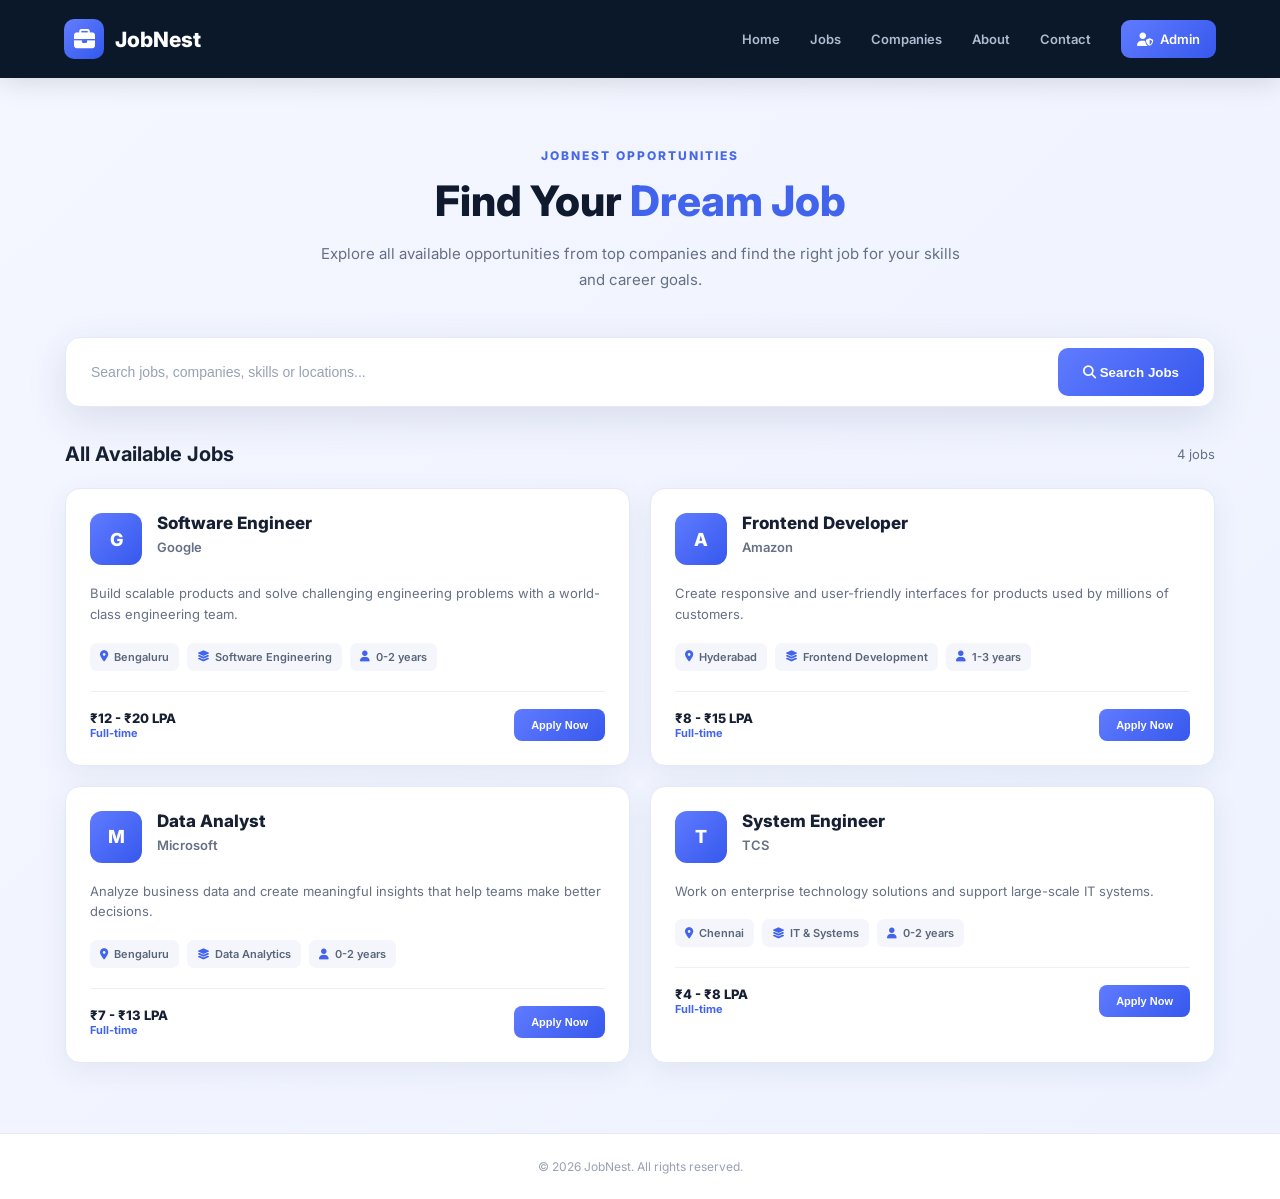
==== jobs.html @ 086e1839 "Upload JobNest frontend files" ====
<!DOCTYPE html>
<html lang="en">

<head>

    <meta charset="UTF-8">

    <meta
        name="viewport"
        content="width=device-width, initial-scale=1.0">

    <title>All Jobs | JobNest</title>

    <!-- GOOGLE FONT -->
    <link
        href="https://fonts.googleapis.com/css2?family=Inter:wght@400;500;600;700;800&display=swap"
        rel="stylesheet">

    <!-- FONT AWESOME -->
    <link
        rel="stylesheet"
        href="https://cdnjs.cloudflare.com/ajax/libs/font-awesome/6.5.2/css/all.min.css">

    <style>

        * {
            margin: 0;
            padding: 0;
            box-sizing: border-box;
        }


        body {

            font-family: "Inter", sans-serif;

            background:
                linear-gradient(
                    135deg,
                    #f4f7ff,
                    #eef2ff
                );

            color: #172033;

            min-height: 100vh;

        }


        /* =====================================================
           NAVBAR
        ===================================================== */

        .jobs-navbar {

            width: 100%;

            height: 78px;

            padding: 0 5%;

            display: flex;

            align-items: center;

            background:
                rgba(6, 20, 38, 0.98);

            position: sticky;

            top: 0;

            z-index: 1000;

            box-shadow:
                0 5px 25px
                rgba(0,0,0,0.12);

        }


        .jobs-logo {

            display: flex;

            align-items: center;

            gap: 11px;

            color: white;

            text-decoration: none;

            font-size: 21px;

            font-weight: 800;

        }


        .jobs-logo-icon {

            width: 40px;

            height: 40px;

            display: flex;

            align-items: center;

            justify-content: center;

            border-radius: 10px;

            background:
                linear-gradient(
                    135deg,
                    #637dff,
                    #3158ec
                );

        }


        .jobs-nav-links {

            display: flex;

            align-items: center;

            gap: 30px;

            margin-left: auto;

        }


        .jobs-nav-links a {

            color: #aebbd0;

            text-decoration: none;

            font-size: 13px;

            font-weight: 600;

            transition: 0.3s;

        }


        .jobs-nav-links a:hover {

            color: white;

        }


        .jobs-admin-btn {

            display: inline-flex;

            align-items: center;

            gap: 7px;

            padding: 11px 16px;

            border-radius: 9px;

            background:
                linear-gradient(
                    135deg,
                    #607bff,
                    #3658ed
                );

            color: white !important;

            text-decoration: none;

        }


        /* =====================================================
           PAGE HEADER
        ===================================================== */

        .page-header {

            text-align: center;

            padding: 70px 20px 45px;

        }


        .page-header .small-title {

            color: #4968e9;

            font-size: 12px;

            font-weight: 800;

            letter-spacing: 2px;

            text-transform: uppercase;

            margin-bottom: 12px;

        }


        .page-header h1 {

            font-size: 42px;

            font-weight: 800;

            color: #101a2e;

            margin-bottom: 15px;

        }


        .page-header h1 span {

            color: #4264ed;

        }


        .page-header p {

            max-width: 650px;

            margin: auto;

            color: #667085;

            font-size: 15px;

            line-height: 1.7;

        }


        /* =====================================================
           SEARCH AREA
        ===================================================== */

        .jobs-search-wrapper {

            width: 90%;

            max-width: 1150px;

            margin: 0 auto 35px;

        }


        .jobs-search-box {

            display: flex;

            align-items: center;

            gap: 10px;

            padding: 10px;

            background: white;

            border-radius: 15px;

            box-shadow:
                0 12px 40px
                rgba(34,52,100,0.12);

            border:
                1px solid #e5e9f5;

        }


        .jobs-search-input {

            flex: 1;

            height: 48px;

            border: none;

            outline: none;

            padding: 0 15px;

            font-size: 14px;

            color: #1d2939;

        }


        .jobs-search-input::placeholder {

            color: #98a2b3;

        }


        .jobs-search-button {

            height: 48px;

            padding: 0 25px;

            border: none;

            border-radius: 10px;

            color: white;

            background:
                linear-gradient(
                    135deg,
                    #607bff,
                    #3658ed
                );

            font-weight: 700;

            cursor: pointer;

        }


        /* =====================================================
           JOB COUNT
        ===================================================== */

        .jobs-content {

            width: 90%;

            max-width: 1150px;

            margin: auto;

            padding-bottom: 70px;

        }


        .jobs-top {

            display: flex;

            align-items: center;

            justify-content: space-between;

            margin-bottom: 22px;

        }


        .jobs-top h2 {

            font-size: 20px;

            color: #172033;

        }


        .jobs-count {

            color: #667085;

            font-size: 13px;

        }


        /* =====================================================
           JOB GRID
        ===================================================== */

        .jobs-grid {

            display: grid;

            grid-template-columns:
                repeat(2, minmax(0, 1fr));

            gap: 20px;

        }


        /* =====================================================
           JOB CARD
        ===================================================== */

        .job-card {

            background: white;

            border: 1px solid #e5e9f5;

            border-radius: 15px;

            padding: 24px;

            box-shadow:
                0 8px 28px
                rgba(34,52,100,0.07);

            transition:
                transform 0.25s ease,
                box-shadow 0.25s ease;

        }


        .job-card:hover {

            transform: translateY(-4px);

            box-shadow:
                0 16px 35px
                rgba(34,52,100,0.13);

        }


        .job-card-top {

            display: flex;

            align-items: flex-start;

            gap: 15px;

            margin-bottom: 18px;

        }


        .company-logo {

            width: 52px;

            height: 52px;

            min-width: 52px;

            display: flex;

            align-items: center;

            justify-content: center;

            border-radius: 12px;

            color: white;

            font-size: 18px;

            font-weight: 800;

            background:
                linear-gradient(
                    135deg,
                    #607bff,
                    #3658ed
                );

        }


        .job-main {

            flex: 1;

        }


        .job-title {

            font-size: 17px;

            font-weight: 800;

            color: #172033;

            margin-bottom: 6px;

        }


        .company-name {

            font-size: 13px;

            font-weight: 600;

            color: #667085;

        }


        .job-description {

            color: #667085;

            font-size: 13px;

            line-height: 1.6;

            margin-bottom: 18px;

        }


        .job-details {

            display: flex;

            flex-wrap: wrap;

            gap: 8px;

            margin-bottom: 20px;

        }


        .job-detail {

            display: inline-flex;

            align-items: center;

            gap: 6px;

            padding: 7px 10px;

            border-radius: 7px;

            background: #f4f6fb;

            color: #596579;

            font-size: 11px;

            font-weight: 600;

        }


        .job-detail i {

            color: #4264ed;

        }


        .job-footer {

            display: flex;

            align-items: center;

            justify-content: space-between;

            gap: 12px;

            padding-top: 17px;

            border-top: 1px solid #edf0f6;

        }


        .salary {

            color: #172033;

            font-size: 13px;

            font-weight: 800;

        }


        .job-type {

            color: #4264ed;

            font-size: 11px;

            font-weight: 700;

        }


        .apply-btn {

            border: none;

            padding: 10px 17px;

            border-radius: 8px;

            color: white;

            background:
                linear-gradient(
                    135deg,
                    #607bff,
                    #3658ed
                );

            font-size: 11px;

            font-weight: 700;

            cursor: pointer;

            transition: 0.25s;

        }


        .apply-btn:hover {

            transform: translateY(-2px);

            box-shadow:
                0 8px 18px
                rgba(66,100,237,0.25);

        }


        /* =====================================================
           NO JOBS
        ===================================================== */

        .no-jobs {

            padding: 70px 20px;

            text-align: center;

            background: white;

            border-radius: 15px;

            border: 1px solid #e5e9f5;

        }


        .no-jobs i {

            font-size: 45px;

            color: #aab5cc;

            margin-bottom: 18px;

        }


        .no-jobs h3 {

            font-size: 20px;

            margin-bottom: 8px;

        }


        .no-jobs p {

            color: #667085;

            font-size: 13px;

        }


        /* =====================================================
           FOOTER
        ===================================================== */

        .jobs-footer {

            padding: 25px;

            text-align: center;

            color: #98a2b3;

            font-size: 12px;

            border-top: 1px solid #e5e9f5;

            background: white;

        }


        /* =====================================================
           RESPONSIVE
        ===================================================== */

        @media (max-width: 850px) {

            .jobs-grid {

                grid-template-columns: 1fr;

            }

            .jobs-nav-links a:not(.jobs-admin-btn) {

                display: none;

            }

            .page-header h1 {

                font-size: 34px;

            }

        }


        @media (max-width: 550px) {

            .jobs-navbar {

                padding: 0 18px;

            }

            .jobs-nav-links {

                gap: 8px;

            }

            .page-header {

                padding-top: 50px;

            }

            .page-header h1 {

                font-size: 29px;

            }

            .jobs-search-box {

                flex-direction: column;

                align-items: stretch;

            }

            .jobs-search-button {

                width: 100%;

            }

            .jobs-top {

                align-items: flex-start;

                flex-direction: column;

                gap: 5px;

            }

            .job-footer {

                flex-direction: column;

                align-items: stretch;

            }

            .apply-btn {

                width: 100%;

            }

        }

    </style>

</head>


<body>


    <!-- =====================================================
         NAVBAR
    ===================================================== -->

    <header class="jobs-navbar">

        <a href="index.html" class="jobs-logo">

            <div class="jobs-logo-icon">

                <i class="fa-solid fa-briefcase"></i>

            </div>

            <span>JobNest</span>

        </a>


        <nav class="jobs-nav-links">

            <a href="index.html">
                Home
            </a>

            <a href="index.html#jobs">
                Jobs
            </a>

            <a href="index.html#companies">
                Companies
            </a>

            <a href="index.html#about">
                About
            </a>

            <a href="index.html#contact">
                Contact
            </a>

            <a href="admin.html" class="jobs-admin-btn">

                <i class="fa-solid fa-user-shield"></i>

                Admin

            </a>

        </nav>

    </header>



    <!-- =====================================================
         PAGE HEADER
    ===================================================== -->

    <section class="page-header">

        <div class="small-title">
            JOBNEST OPPORTUNITIES
        </div>

        <h1>
            Find Your <span>Dream Job</span>
        </h1>

        <p>
            Explore all available opportunities from top companies
            and find the right job for your skills and career goals.
        </p>

    </section>



    <!-- =====================================================
         SEARCH
    ===================================================== -->

    <section class="jobs-search-wrapper">

        <div class="jobs-search-box">

            <input
                type="text"
                id="jobSearchInput"
                class="jobs-search-input"
                placeholder="Search jobs, companies, skills or locations..."
                autocomplete="off">

            <button
                class="jobs-search-button"
                onclick="filterJobs()">

                <i class="fa-solid fa-magnifying-glass"></i>

                Search Jobs

            </button>

        </div>

    </section>



    <!-- =====================================================
         JOBS
    ===================================================== -->

    <main class="jobs-content">

        <div class="jobs-top">

            <h2>
                All Available Jobs
            </h2>

            <span
                class="jobs-count"
                id="jobsCount">

                0 jobs

            </span>

        </div>


        <div
            class="jobs-grid"
            id="allJobsContainer">

        </div>

    </main>



    <!-- =====================================================
         FOOTER
    ===================================================== -->

    <footer class="jobs-footer">

        © 2026 JobNest. All rights reserved.

    </footer>



    <!-- =====================================================
         JAVASCRIPT
    ===================================================== -->

    <script>

        /* =====================================================
           DEFAULT JOBS
        ===================================================== */

        const defaultJobs = [

            {
                id: 1,
                title: "Software Engineer",
                company: "Google",
                location: "Bengaluru",
                category: "Software Engineering",
                salary: "₹12 - ₹20 LPA",
                type: "Full-time",
                experience: "0-2 years",
                description:
                    "Build scalable products and solve challenging engineering problems with a world-class engineering team."
            },


            {
                id: 2,
                title: "Frontend Developer",
                company: "Amazon",
                location: "Hyderabad",
                category: "Frontend Development",
                salary: "₹8 - ₹15 LPA",
                type: "Full-time",
                experience: "1-3 years",
                description:
                    "Create responsive and user-friendly interfaces for products used by millions of customers."
            },


            {
                id: 3,
                title: "Data Analyst",
                company: "Microsoft",
                location: "Bengaluru",
                category: "Data Analytics",
                salary: "₹7 - ₹13 LPA",
                type: "Full-time",
                experience: "0-2 years",
                description:
                    "Analyze business data and create meaningful insights that help teams make better decisions."
            },


            {
                id: 4,
                title: "System Engineer",
                company: "TCS",
                location: "Chennai",
                category: "IT & Systems",
                salary: "₹4 - ₹8 LPA",
                type: "Full-time",
                experience: "0-2 years",
                description:
                    "Work on enterprise technology solutions and support large-scale IT systems."
            }

        ];


        /* =====================================================
           GET JOBS
        ===================================================== */

        function getJobs() {

            const savedJobs =
                localStorage.getItem("jobnest_jobs");

            if (savedJobs) {

                try {

                    return JSON.parse(savedJobs);

                } catch (error) {

                    console.error(
                        "Error reading saved jobs:",
                        error
                    );

                }

            }


            localStorage.setItem(
                "jobnest_jobs",
                JSON.stringify(defaultJobs)
            );


            return defaultJobs;

        }



        /* =====================================================
           DISPLAY ALL JOBS
        ===================================================== */

        function displayAllJobs(jobs) {

            const container =
                document.getElementById(
                    "allJobsContainer"
                );


            const count =
                document.getElementById(
                    "jobsCount"
                );


            count.textContent =
                `${jobs.length} ${jobs.length === 1 ? "job" : "jobs"}`;


            if (!jobs.length) {

                container.innerHTML = `

                    <div class="no-jobs">

                        <i class="fa-solid fa-briefcase"></i>

                        <h3>
                            No Jobs Found
                        </h3>

                        <p>
                            Try searching with a different
                            job title, company or location.
                        </p>

                    </div>

                `;

                return;

            }


            container.innerHTML = jobs.map(job => `

                <article class="job-card">

                    <div class="job-card-top">

                        <div class="company-logo">

                            ${getCompanyInitial(job.company)}

                        </div>


                        <div class="job-main">

                            <div class="job-title">

                                ${escapeHTML(job.title)}

                            </div>

                            <div class="company-name">

                                ${escapeHTML(job.company)}

                            </div>

                        </div>

                    </div>


                    <p class="job-description">

                        ${escapeHTML(
                            job.description ||
                            "Explore this exciting opportunity and take the next step in your career."
                        )}

                    </p>


                    <div class="job-details">

                        <span class="job-detail">

                            <i class="fa-solid fa-location-dot"></i>

                            ${escapeHTML(
                                job.location || "Not specified"
                            )}

                        </span>


                        <span class="job-detail">

                            <i class="fa-solid fa-layer-group"></i>

                            ${escapeHTML(
                                job.category || "General"
                            )}

                        </span>


                        <span class="job-detail">

                            <i class="fa-solid fa-user"></i>

                            ${escapeHTML(
                                job.experience || "Any experience"
                            )}

                        </span>

                    </div>


                    <div class="job-footer">

                        <div>

                            <div class="salary">

                                ${escapeHTML(
                                    job.salary || "Salary not disclosed"
                                )}

                            </div>

                            <div class="job-type">

                                ${escapeHTML(
                                    job.type || "Full-time"
                                )}

                            </div>

                        </div>


                       <button
                            class="apply-btn"
                            onclick="applyForJob(${job.id})">
                            Apply Now
                        </button>

                    </div>

                </article>

            `).join("");

        }



        /* =====================================================
           SEARCH JOBS
        ===================================================== */

        function filterJobs() {

            const input =
                document.getElementById(
                    "jobSearchInput"
                );


            const searchText =
                input.value
                    .trim()
                    .toLowerCase();


            const jobs = getJobs();


            if (!searchText) {

                displayAllJobs(jobs);

                return;

            }


            const filteredJobs =
                jobs.filter(job => {

                    return (

                        String(job.title || "")
                            .toLowerCase()
                            .includes(searchText)

                        ||

                        String(job.company || "")
                            .toLowerCase()
                            .includes(searchText)

                        ||

                        String(job.location || "")
                            .toLowerCase()
                            .includes(searchText)

                        ||

                        String(job.category || "")
                            .toLowerCase()
                            .includes(searchText)

                        ||

                        String(job.description || "")
                            .toLowerCase()
                            .includes(searchText)

                    );

                });


            displayAllJobs(filteredJobs);

        }



        /* =====================================================
           APPLY
        ===================================================== */

        function applyForJob(jobId) {
    const jobs = getJobs();

    const selectedJob = jobs.find(job => String(job.id) === String(jobId));

    if (!selectedJob) {
        alert("Job not found.");
        return;
    }

    // Save selected job for the application page
    localStorage.setItem("selected_job", JSON.stringify(selectedJob));

    // Open registration/application page
    window.location.href = "registration.html";
}



        /* =====================================================
           COMPANY INITIAL
        ===================================================== */

        function getCompanyInitial(company) {

            if (!company) {

                return "J";

            }


            return company
                .trim()
                .charAt(0)
                .toUpperCase();

        }



        /* =====================================================
           SECURITY
        ===================================================== */

        function escapeHTML(value) {

            return String(value ?? "")
                .replace(/&/g, "&amp;")
                .replace(/</g, "&lt;")
                .replace(/>/g, "&gt;")
                .replace(/"/g, "&quot;")
                .replace(/'/g, "&#039;");

        }



        /* =====================================================
           ENTER KEY SEARCH
        ===================================================== */

        document
            .getElementById("jobSearchInput")
            .addEventListener(
                "keydown",
                function(event) {

                    if (event.key === "Enter") {

                        filterJobs();

                    }

                }
            );



        /* =====================================================
           INITIAL LOAD
        ===================================================== */

        document.addEventListener(
            "DOMContentLoaded",
            function() {

                displayAllJobs(
                    getJobs()
                );

            }
        );

    </script>

</body>

</html>
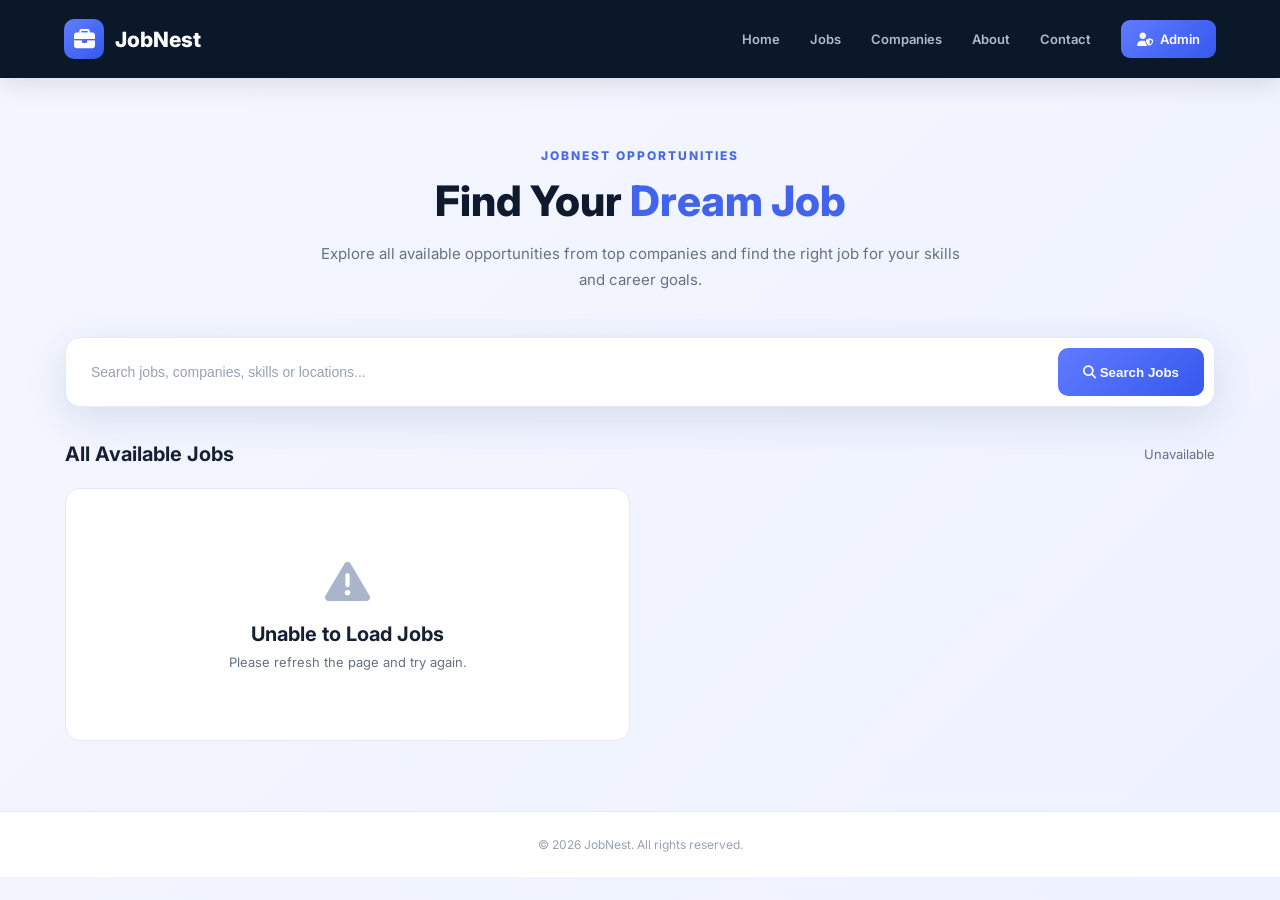
==== commit 9638fd84: "Update jobs.html" ====
--- a/jobs.html
+++ b/jobs.html
@@ -980,449 +980,251 @@
 
     <script>
 
-        /* =====================================================
-           DEFAULT JOBS
-        ===================================================== */
-
-        const defaultJobs = [
-
-            {
-                id: 1,
-                title: "Software Engineer",
-                company: "Google",
-                location: "Bengaluru",
-                category: "Software Engineering",
-                salary: "₹12 - ₹20 LPA",
-                type: "Full-time",
-                experience: "0-2 years",
-                description:
-                    "Build scalable products and solve challenging engineering problems with a world-class engineering team."
-            },
-
-
-            {
-                id: 2,
-                title: "Frontend Developer",
-                company: "Amazon",
-                location: "Hyderabad",
-                category: "Frontend Development",
-                salary: "₹8 - ₹15 LPA",
-                type: "Full-time",
-                experience: "1-3 years",
-                description:
-                    "Create responsive and user-friendly interfaces for products used by millions of customers."
-            },
-
-
-            {
-                id: 3,
-                title: "Data Analyst",
-                company: "Microsoft",
-                location: "Bengaluru",
-                category: "Data Analytics",
-                salary: "₹7 - ₹13 LPA",
-                type: "Full-time",
-                experience: "0-2 years",
-                description:
-                    "Analyze business data and create meaningful insights that help teams make better decisions."
-            },
-
-
-            {
-                id: 4,
-                title: "System Engineer",
-                company: "TCS",
-                location: "Chennai",
-                category: "IT & Systems",
-                salary: "₹4 - ₹8 LPA",
-                type: "Full-time",
-                experience: "0-2 years",
-                description:
-                    "Work on enterprise technology solutions and support large-scale IT systems."
-            }
-
-        ];
-
-
-        /* =====================================================
-           GET JOBS
-        ===================================================== */
-
-        function getJobs() {
-
-            const savedJobs =
-                localStorage.getItem("jobnest_jobs");
-
-            if (savedJobs) {
-
-                try {
-
-                    return JSON.parse(savedJobs);
-
-                } catch (error) {
-
-                    console.error(
-                        "Error reading saved jobs:",
-                        error
-                    );
-
-                }
-
-            }
-
-
-            localStorage.setItem(
-                "jobnest_jobs",
-                JSON.stringify(defaultJobs)
-            );
-
-
-            return defaultJobs;
-
-        }
-
-
-
-        /* =====================================================
-           DISPLAY ALL JOBS
-        ===================================================== */
-
-        function displayAllJobs(jobs) {
-
-            const container =
-                document.getElementById(
-                    "allJobsContainer"
-                );
-
-
-            const count =
-                document.getElementById(
-                    "jobsCount"
-                );
-
-
-            count.textContent =
-                `${jobs.length} ${jobs.length === 1 ? "job" : "jobs"}`;
-
-
-            if (!jobs.length) {
-
-                container.innerHTML = `
-
-                    <div class="no-jobs">
-
-                        <i class="fa-solid fa-briefcase"></i>
-
-                        <h3>
-                            No Jobs Found
-                        </h3>
-
-                        <p>
-                            Try searching with a different
-                            job title, company or location.
-                        </p>
-
-                    </div>
-
-                `;
-
-                return;
-
-            }
-
-
-            container.innerHTML = jobs.map(job => `
-
-                <article class="job-card">
-
-                    <div class="job-card-top">
-
-                        <div class="company-logo">
-
-                            ${getCompanyInitial(job.company)}
-
-                        </div>
-
-
-                        <div class="job-main">
-
-                            <div class="job-title">
-
-                                ${escapeHTML(job.title)}
-
-                            </div>
-
-                            <div class="company-name">
-
-                                ${escapeHTML(job.company)}
-
-                            </div>
-
-                        </div>
-
-                    </div>
-
-
-                    <p class="job-description">
-
-                        ${escapeHTML(
-                            job.description ||
-                            "Explore this exciting opportunity and take the next step in your career."
-                        )}
-
-                    </p>
-
-
-                    <div class="job-details">
-
-                        <span class="job-detail">
-
-                            <i class="fa-solid fa-location-dot"></i>
-
-                            ${escapeHTML(
-                                job.location || "Not specified"
-                            )}
-
-                        </span>
-
-
-                        <span class="job-detail">
-
-                            <i class="fa-solid fa-layer-group"></i>
-
-                            ${escapeHTML(
-                                job.category || "General"
-                            )}
-
-                        </span>
-
-
-                        <span class="job-detail">
-
-                            <i class="fa-solid fa-user"></i>
-
-                            ${escapeHTML(
-                                job.experience || "Any experience"
-                            )}
-
-                        </span>
-
-                    </div>
-
-
-                    <div class="job-footer">
-
-                        <div>
-
-                            <div class="salary">
-
-                                ${escapeHTML(
-                                    job.salary || "Salary not disclosed"
-                                )}
-
-                            </div>
-
-                            <div class="job-type">
-
-                                ${escapeHTML(
-                                    job.type || "Full-time"
-                                )}
-
-                            </div>
-
-                        </div>
-
-
-                       <button
-                            class="apply-btn"
-                            onclick="applyForJob(${job.id})">
-                            Apply Now
-                        </button>
-
-                    </div>
-
-                </article>
-
-            `).join("");
-
-        }
-
-
-
-        /* =====================================================
-           SEARCH JOBS
-        ===================================================== */
-
-        function filterJobs() {
-
-            const input =
-                document.getElementById(
-                    "jobSearchInput"
-                );
-
-
-            const searchText =
-                input.value
-                    .trim()
-                    .toLowerCase();
-
-
-            const jobs = getJobs();
-
-
-            if (!searchText) {
-
-                displayAllJobs(jobs);
-
-                return;
-
-            }
-
-
-            const filteredJobs =
-                jobs.filter(job => {
-
-                    return (
-
-                        String(job.title || "")
-                            .toLowerCase()
-                            .includes(searchText)
-
-                        ||
-
-                        String(job.company || "")
-                            .toLowerCase()
-                            .includes(searchText)
-
-                        ||
-
-                        String(job.location || "")
-                            .toLowerCase()
-                            .includes(searchText)
-
-                        ||
-
-                        String(job.category || "")
-                            .toLowerCase()
-                            .includes(searchText)
-
-                        ||
-
-                        String(job.description || "")
-                            .toLowerCase()
-                            .includes(searchText)
-
-                    );
-
-                });
-
-
-            displayAllJobs(filteredJobs);
-
-        }
-
-
-
-        /* =====================================================
-           APPLY
-        ===================================================== */
-
-        function applyForJob(jobId) {
-    const jobs = getJobs();
-
-    const selectedJob = jobs.find(job => String(job.id) === String(jobId));
-
-    if (!selectedJob) {
-        alert("Job not found.");
+      
+/* =====================================================
+   JOBNEST BACKEND CONFIGURATION
+===================================================== */
+
+const API_BASE_URL = "https://jobnest-backend-uqx6.onrender.com";
+
+let allJobs = [];
+
+
+/* =====================================================
+   HTML SECURITY HELPERS
+===================================================== */
+
+function escapeHTML(value) {
+    return String(value ?? "")
+        .replace(/&/g, "&amp;")
+        .replace(/</g, "&lt;")
+        .replace(/>/g, "&gt;")
+        .replace(/"/g, "&quot;")
+        .replace(/'/g, "&#039;");
+}
+
+function escapeJS(value) {
+    return String(value ?? "")
+        .replace(/\\/g, "\\\\")
+        .replace(/'/g, "\\'")
+        .replace(/"/g, '\\"');
+}
+
+function getCompanyInitial(company) {
+    return company
+        ? String(company).trim().charAt(0).toUpperCase()
+        : "J";
+}
+
+
+/* =====================================================
+   FETCH JOBS FROM BACKEND
+===================================================== */
+
+async function getJobs() {
+    const response = await fetch(`${API_BASE_URL}/api/jobs`);
+
+    if (!response.ok) {
+        throw new Error("Unable to load jobs from the server.");
+    }
+
+    const data = await response.json();
+
+    if (!Array.isArray(data.jobs)) {
+        throw new Error("The server returned an unexpected jobs response.");
+    }
+
+    return data.jobs;
+}
+
+
+/* =====================================================
+   DISPLAY ALL JOBS
+===================================================== */
+
+function displayAllJobs(jobs) {
+    const container = document.getElementById("allJobsContainer");
+    const count = document.getElementById("jobsCount");
+
+    if (!container || !count) return;
+
+    count.textContent =
+        `${jobs.length} ${jobs.length === 1 ? "job" : "jobs"}`;
+
+    if (jobs.length === 0) {
+        container.innerHTML = `
+            <div class="no-jobs">
+                <i class="fa-solid fa-briefcase"></i>
+                <h3>No Jobs Found</h3>
+                <p>Try another search or check back later for new opportunities.</p>
+            </div>
+        `;
         return;
     }
 
-    // Save selected job for the application page
-    localStorage.setItem("selected_job", JSON.stringify(selectedJob));
-
-    // Open registration/application page
+    container.innerHTML = jobs.map(job => {
+        const jobId = job._id || job.id;
+
+        return `
+            <article class="job-card">
+                <div class="job-card-top">
+                    <div class="company-logo">
+                        ${escapeHTML(getCompanyInitial(job.company))}
+                    </div>
+
+                    <div class="job-main">
+                        <div class="job-title">
+                            ${escapeHTML(job.title)}
+                        </div>
+
+                        <div class="company-name">
+                            ${escapeHTML(job.company)}
+                        </div>
+                    </div>
+                </div>
+
+                <p class="job-description">
+                    ${escapeHTML(
+                        job.description ||
+                        "Explore this opportunity and take the next step in your career."
+                    )}
+                </p>
+
+                <div class="job-details">
+                    <span class="job-detail">
+                        <i class="fa-solid fa-location-dot"></i>
+                        ${escapeHTML(job.location || "Not specified")}
+                    </span>
+
+                    <span class="job-detail">
+                        <i class="fa-solid fa-layer-group"></i>
+                        ${escapeHTML(job.category || "General")}
+                    </span>
+
+                    <span class="job-detail">
+                        <i class="fa-solid fa-user"></i>
+                        ${escapeHTML(job.experience || "Any experience")}
+                    </span>
+                </div>
+
+                <div class="job-footer">
+                    <div>
+                        <div class="salary">
+                            ${escapeHTML(job.salary || "Salary not disclosed")}
+                        </div>
+
+                        <div class="job-type">
+                            ${escapeHTML(job.type || "Full-time")}
+                        </div>
+                    </div>
+
+                    <button
+                        type="button"
+                        class="apply-btn"
+                        onclick="applyForJob('${escapeJS(jobId)}')">
+                        Apply Now
+                    </button>
+                </div>
+            </article>
+        `;
+    }).join("");
+}
+
+
+/* =====================================================
+   SEARCH JOBS
+===================================================== */
+
+function filterJobs() {
+    const input = document.getElementById("jobSearchInput");
+    const searchText = input.value.trim().toLowerCase();
+
+    const filteredJobs = allJobs.filter(job => {
+        const searchableText = [
+            job.title,
+            job.company,
+            job.location,
+            job.category,
+            job.description,
+            job.experience,
+            job.type
+        ].join(" ").toLowerCase();
+
+        return searchableText.includes(searchText);
+    });
+
+    displayAllJobs(filteredJobs);
+}
+
+
+/* =====================================================
+   APPLY FOR A JOB
+===================================================== */
+
+function applyForJob(jobId) {
+    const selectedJob = allJobs.find(
+        job => String(job._id || job.id) === String(jobId)
+    );
+
+    if (!selectedJob) {
+        alert("Job not found. Please refresh the page and try again.");
+        return;
+    }
+
+    localStorage.setItem(
+        "selected_job",
+        JSON.stringify(selectedJob)
+    );
+
     window.location.href = "registration.html";
 }
 
 
-
-        /* =====================================================
-           COMPANY INITIAL
-        ===================================================== */
-
-        function getCompanyInitial(company) {
-
-            if (!company) {
-
-                return "J";
-
+/* =====================================================
+   LOAD JOBS WHEN PAGE OPENS
+===================================================== */
+
+document.addEventListener("DOMContentLoaded", async function () {
+    const container = document.getElementById("allJobsContainer");
+
+    container.innerHTML = `
+        <div class="no-jobs">
+            <i class="fa-solid fa-spinner fa-spin"></i>
+            <h3>Loading Jobs...</h3>
+            <p>Please wait while we retrieve jobs from JobNest.</p>
+        </div>
+    `;
+
+    try {
+        allJobs = await getJobs();
+        displayAllJobs(allJobs);
+    } catch (error) {
+        console.error("Job loading error:", error);
+
+        container.innerHTML = `
+            <div class="no-jobs">
+                <i class="fa-solid fa-triangle-exclamation"></i>
+                <h3>Unable to Load Jobs</h3>
+                <p>Please refresh the page and try again.</p>
+            </div>
+        `;
+
+        document.getElementById("jobsCount").textContent = "Unavailable";
+    }
+
+    document.getElementById("jobSearchInput").addEventListener(
+        "keydown",
+        function (event) {
+            if (event.key === "Enter") {
+                filterJobs();
             }
-
-
-            return company
-                .trim()
-                .charAt(0)
-                .toUpperCase();
-
-        }
-
-
-
-        /* =====================================================
-           SECURITY
-        ===================================================== */
-
-        function escapeHTML(value) {
-
-            return String(value ?? "")
-                .replace(/&/g, "&amp;")
-                .replace(/</g, "&lt;")
-                .replace(/>/g, "&gt;")
-                .replace(/"/g, "&quot;")
-                .replace(/'/g, "&#039;");
-
-        }
-
-
-
-        /* =====================================================
-           ENTER KEY SEARCH
-        ===================================================== */
-
-        document
-            .getElementById("jobSearchInput")
-            .addEventListener(
-                "keydown",
-                function(event) {
-
-                    if (event.key === "Enter") {
-
-                        filterJobs();
-
-                    }
-
-                }
-            );
-
-
-
-        /* =====================================================
-           INITIAL LOAD
-        ===================================================== */
-
-        document.addEventListener(
-            "DOMContentLoaded",
-            function() {
-
-                displayAllJobs(
-                    getJobs()
-                );
-
-            }
-        );
+        }
+    );
+});
+
 
     </script>
 
 </body>
 
-</html>+</html>
